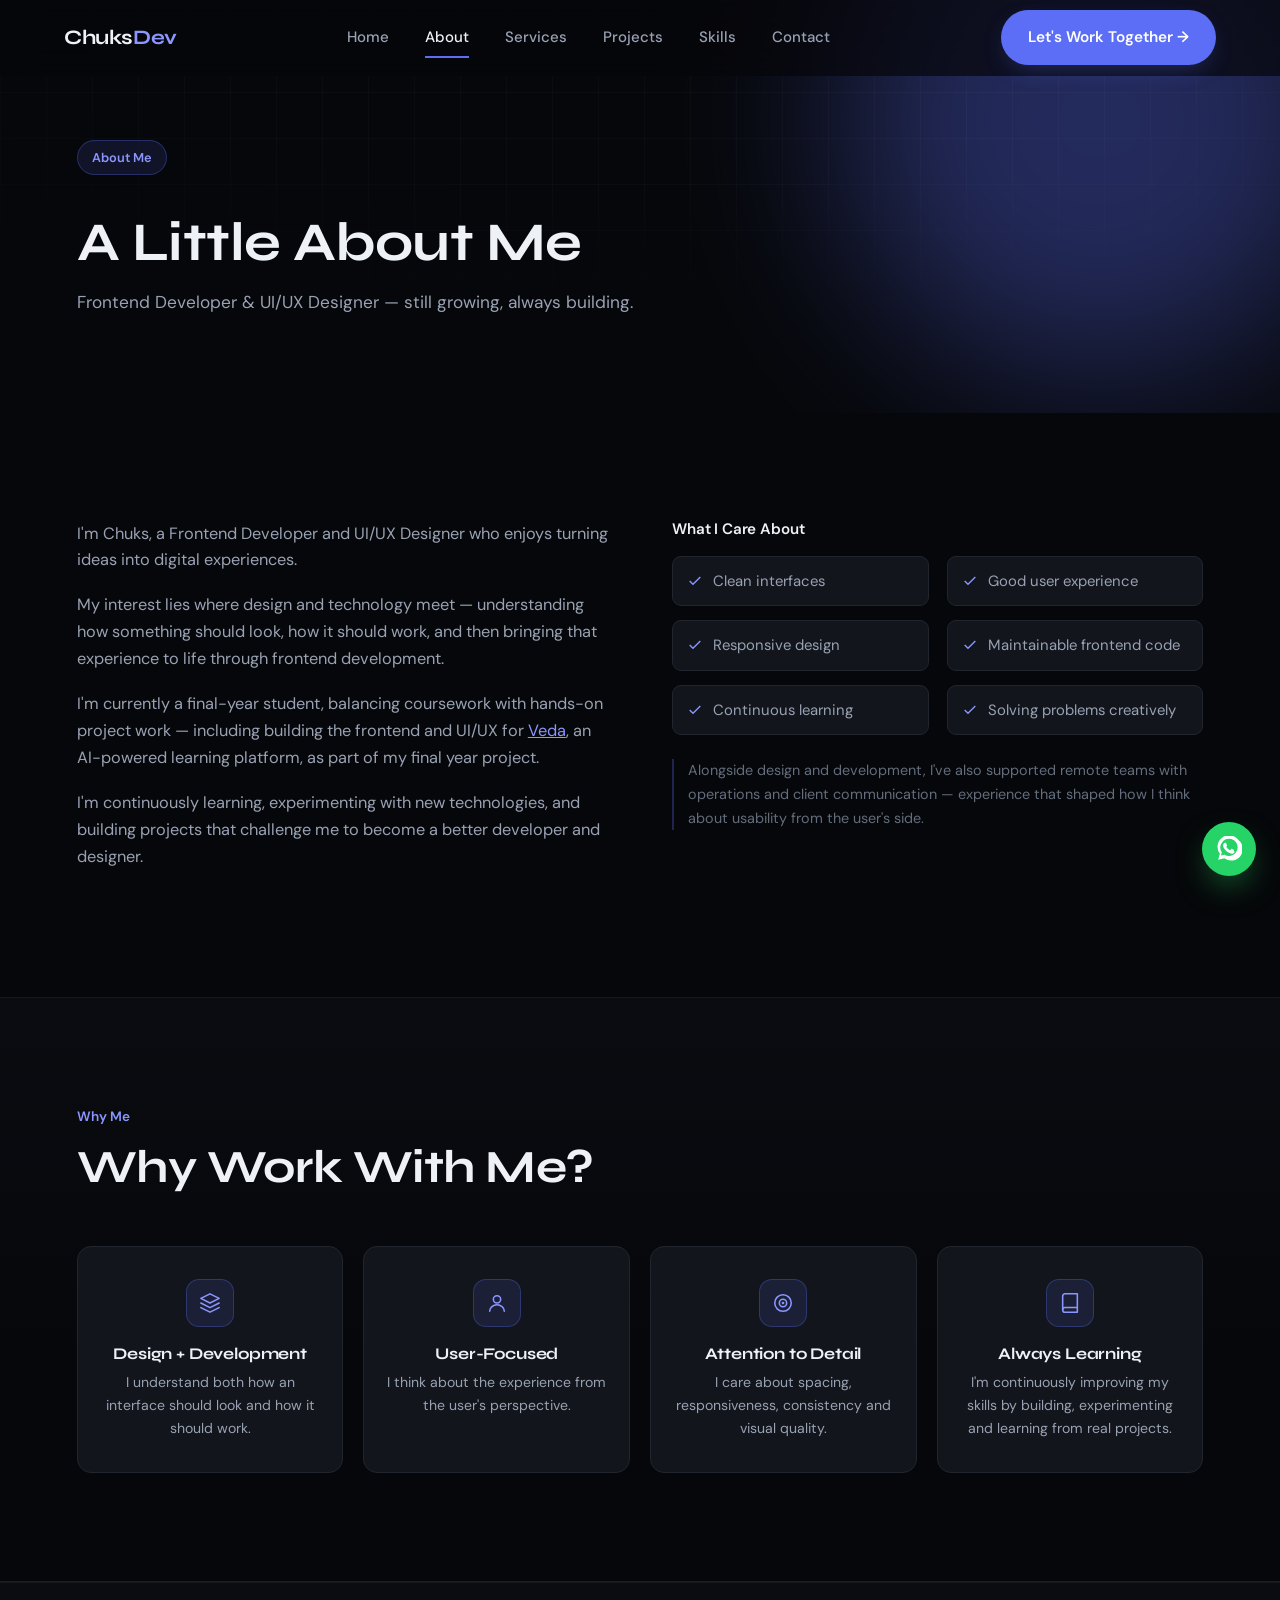
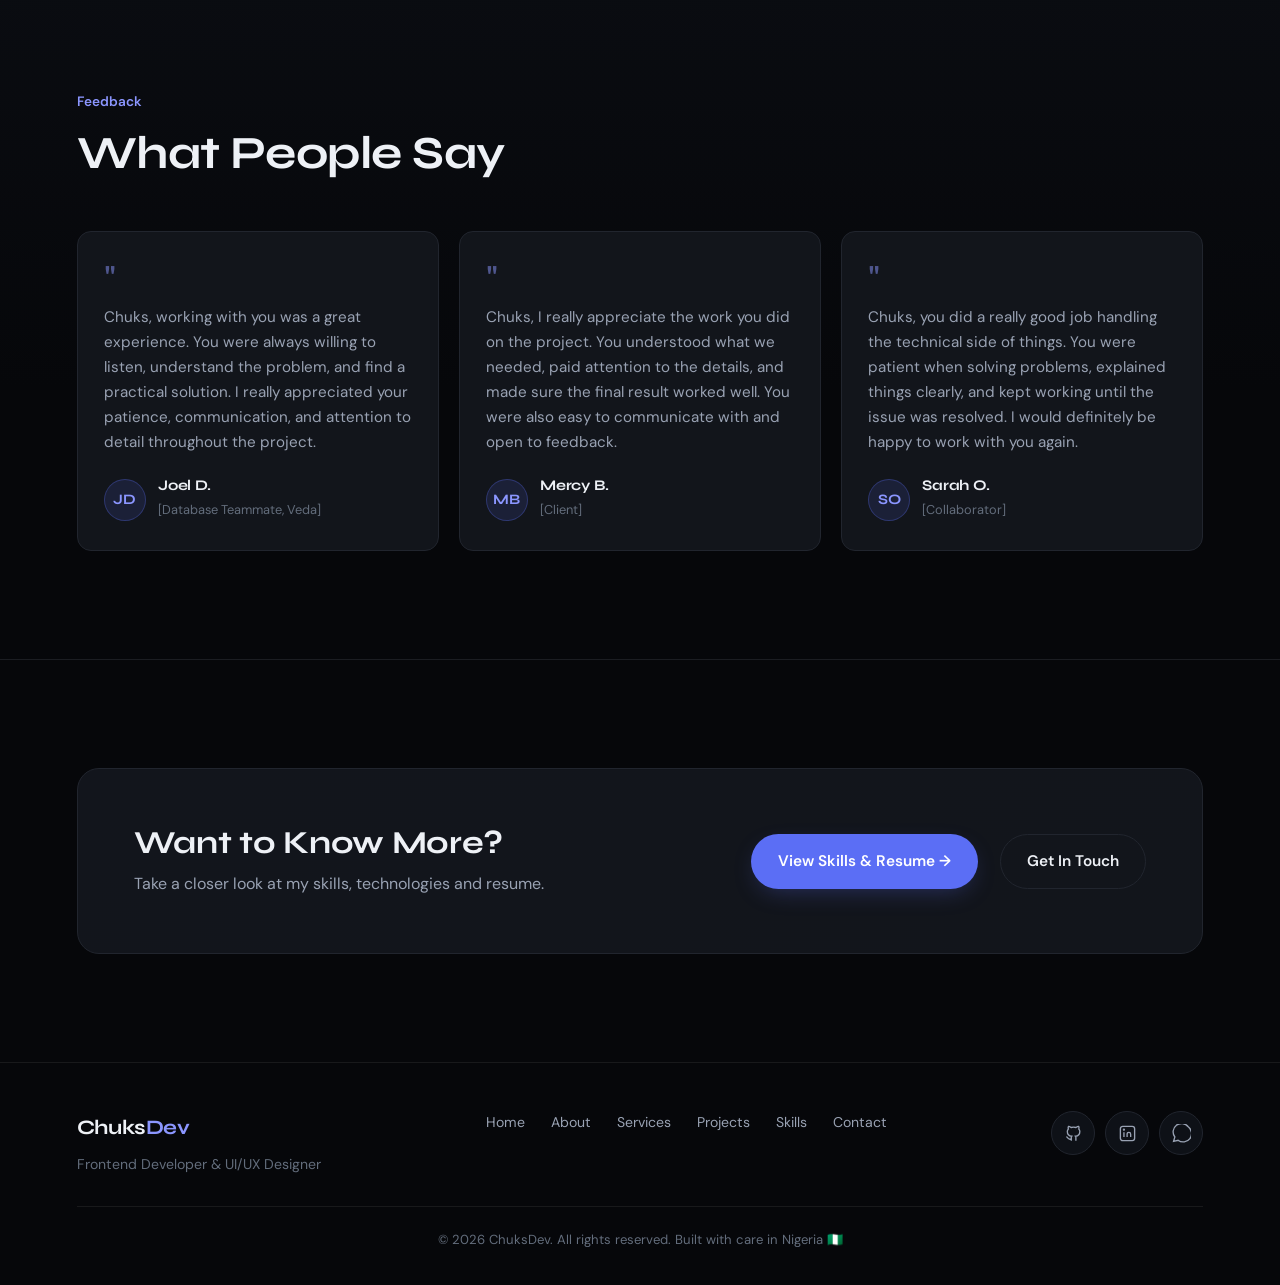
==== about.html @ 73aecc34 "Add files via upload" ====
<!DOCTYPE html>
<html lang="en">
<head>
<meta charset="UTF-8">
<meta name="viewport" content="width=device-width, initial-scale=1.0">
<title>About | Chuks — Frontend Developer &amp; UI/UX Designer</title>
<meta name="description" content="A little about Chuks — a Frontend Developer and UI/UX Designer who enjoys turning ideas into digital experiences, currently a final-year student.">
<link rel="canonical" href="https://chukzy-design.github.io/chukss-portfolio/about.html">
<link rel="preconnect" href="https://fonts.googleapis.com">
<link rel="preconnect" href="https://fonts.gstatic.com" crossorigin>
<link href="https://fonts.googleapis.com/css2?family=Syne:wght@400;600;700;800&family=DM+Sans:ital,wght@0,300;0,400;0,500;0,600;1,300&display=swap" rel="stylesheet">
<link rel="stylesheet" href="style.css">
</head>
<body>

<div class="progress-bar" id="progressBar"></div>

<header class="navbar" id="navbar">
  <a href="index.html" class="logo">Chuks<span>Dev</span></a>
  <nav class="nav-links" id="navLinks">
    <a href="index.html">Home</a>
    <a href="about.html">About</a>
    <a href="services.html">Services</a>
    <a href="projects.html">Projects</a>
    <a href="skills.html">Skills</a>
    <a href="contact.html">Contact</a>
  </nav>
  <a href="contact.html" class="btn-primary nav-cta">Let's Work Together →</a>
  <button id="menuBtn" class="menu-btn" aria-label="Toggle menu" aria-expanded="false">
    <span></span><span></span><span></span>
  </button>
</header>

<div class="mobile-overlay" id="mobileOverlay">
  <nav class="mobile-nav">
    <a href="index.html" class="mob-link">Home</a>
    <a href="about.html" class="mob-link">About</a>
    <a href="services.html" class="mob-link">Services</a>
    <a href="projects.html" class="mob-link">Projects</a>
    <a href="skills.html" class="mob-link">Skills</a>
    <a href="contact.html" class="mob-link">Contact</a>
    <a href="contact.html" class="btn-primary mob-cta">Let's Work Together →</a>
  </nav>
</div>

<!-- PAGE HERO -->
<section class="cs-hero">
  <div class="hero-bg"><div class="blob blob-1"></div><div class="grid-overlay"></div></div>
  <div class="cs-hero-inner">
    <div class="page-hero-tag">About Me</div>
    <h1 class="cs-title">A Little About Me</h1>
    <p class="cs-sub">Frontend Developer &amp; UI/UX Designer — still growing, always building.</p>
  </div>
</section>

<!-- ABOUT COPY -->
<section class="section">
  <div class="section-inner">
    <div class="about-grid">
      <div class="about-copy reveal">
        <p>I'm Chuks, a Frontend Developer and UI/UX Designer who enjoys turning ideas into digital experiences.</p>
        <p>My interest lies where design and technology meet — understanding how something should look, how it should work, and then bringing that experience to life through frontend development.</p>
        <p>I'm currently a final-year student, balancing coursework with hands-on project work — including building the frontend and UI/UX for <a href="veda.html" style="color:var(--accent-light); text-decoration: underline;">Veda</a>, an AI-powered learning platform, as part of my final year project.</p>
        <p>I'm continuously learning, experimenting with new technologies, and building projects that challenge me to become a better developer and designer.</p>
      </div>
      <div class="care-list reveal delay-1">
        <h4>What I Care About</h4>
        <ul class="care-items">
          <li><svg class="check" viewBox="0 0 24 24" fill="none" stroke="currentColor" stroke-width="2"><polyline points="20 6 9 17 4 12"/></svg>Clean interfaces</li>
          <li><svg class="check" viewBox="0 0 24 24" fill="none" stroke="currentColor" stroke-width="2"><polyline points="20 6 9 17 4 12"/></svg>Good user experience</li>
          <li><svg class="check" viewBox="0 0 24 24" fill="none" stroke="currentColor" stroke-width="2"><polyline points="20 6 9 17 4 12"/></svg>Responsive design</li>
          <li><svg class="check" viewBox="0 0 24 24" fill="none" stroke="currentColor" stroke-width="2"><polyline points="20 6 9 17 4 12"/></svg>Maintainable frontend code</li>
          <li><svg class="check" viewBox="0 0 24 24" fill="none" stroke="currentColor" stroke-width="2"><polyline points="20 6 9 17 4 12"/></svg>Continuous learning</li>
          <li><svg class="check" viewBox="0 0 24 24" fill="none" stroke="currentColor" stroke-width="2"><polyline points="20 6 9 17 4 12"/></svg>Solving problems creatively</li>
        </ul>
        <p class="about-note">Alongside design and development, I've also supported remote teams with operations and client communication — experience that shaped how I think about usability from the user's side.</p>
      </div>
    </div>
  </div>
</section>

<!-- WHY WORK WITH ME -->
<section class="section section-alt">
  <div class="section-inner">
    <div class="section-header reveal">
      <p class="section-tag">Why Me</p>
      <h2>Why Work With Me?</h2>
    </div>
    <div class="why-grid">
      <div class="why-card reveal delay-1">
        <div class="icon-wrap"><svg class="icon" viewBox="0 0 24 24"><path d="M12 2 2 7l10 5 10-5-10-5z"/><path d="M2 17l10 5 10-5M2 12l10 5 10-5"/></svg></div>
        <h3>Design + Development</h3>
        <p>I understand both how an interface should look and how it should work.</p>
      </div>
      <div class="why-card reveal delay-2">
        <div class="icon-wrap"><svg class="icon" viewBox="0 0 24 24"><circle cx="12" cy="8" r="4"/><path d="M4 21c0-4 4-7 8-7s8 3 8 7"/></svg></div>
        <h3>User-Focused</h3>
        <p>I think about the experience from the user's perspective.</p>
      </div>
      <div class="why-card reveal delay-3">
        <div class="icon-wrap"><svg class="icon" viewBox="0 0 24 24"><circle cx="12" cy="12" r="9"/><circle cx="12" cy="12" r="4"/><circle cx="12" cy="12" r="0.6" fill="currentColor"/></svg></div>
        <h3>Attention to Detail</h3>
        <p>I care about spacing, responsiveness, consistency and visual quality.</p>
      </div>
      <div class="why-card reveal delay-4">
        <div class="icon-wrap"><svg class="icon" viewBox="0 0 24 24"><path d="M4 19.5A2.5 2.5 0 0 1 6.5 17H20"/><path d="M6.5 2H20v20H6.5A2.5 2.5 0 0 1 4 19.5v-15A2.5 2.5 0 0 1 6.5 2z"/></svg></div>
        <h3>Always Learning</h3>
        <p>I'm continuously improving my skills by building, experimenting and learning from real projects.</p>
      </div>
    </div>
  </div>
</section>


<section class="section section-alt">
  <div class="section-inner">
    <div class="section-header reveal">
      <p class="section-tag">Feedback</p>
      <h2>What People Say</h2>
    </div>

    <div class="testimonial-grid">

      <!-- Testimonial 1 -->
      <div class="testimonial-card reveal delay-1">
        <div class="testimonial-quotemark">"</div>
        <p class="testimonial-text">
          Chuks, working with you was a great experience. You were always
          willing to listen, understand the problem, and find a practical
          solution. I really appreciated your patience, communication, and
          attention to detail throughout the project.
        </p>

        <div class="testimonial-person">
          <div class="testimonial-avatar">JD</div>
          <div>
            <h4>Joel D.</h4>
            <span>[Database Teammate, Veda]</span>
          </div>
        </div>
      </div>

      <!-- Testimonial 2 -->
      <div class="testimonial-card reveal delay-2">
        <div class="testimonial-quotemark">"</div>
        <p class="testimonial-text">
          Chuks, I really appreciate the work you did on the project.
          You understood what we needed, paid attention to the details,
          and made sure the final result worked well. You were also easy
          to communicate with and open to feedback.
        </p>

        <div class="testimonial-person">
          <div class="testimonial-avatar">MB</div>
          <div>
            <h4>Mercy B.</h4>
            <span>[Client]</span>
          </div>
        </div>
      </div>

      <!-- Testimonial 3 -->
      <div class="testimonial-card reveal delay-3">
        <div class="testimonial-quotemark">"</div>
        <p class="testimonial-text">
          Chuks, you did a really good job handling the technical side of
          things. You were patient when solving problems, explained things
          clearly, and kept working until the issue was resolved. I would
          definitely be happy to work with you again.
        </p>

        <div class="testimonial-person">
          <div class="testimonial-avatar">SO</div>
          <div>
            <h4>Sarah O.</h4>
            <span>[Collaborator]</span>
          </div>
        </div>
      </div>

    </div>
  </div>
</section>

<!-- CLOSING CTA -->
<section class="section">
  <div class="section-inner">
    <div class="resume-cta reveal">
      <div class="resume-copy">
        <h2>Want to Know More?</h2>
        <p>Take a closer look at my skills, technologies and resume.</p>
      </div>
      <div class="resume-actions">
        <a href="skills.html" class="btn-primary">View Skills &amp; Resume →</a>
        <a href="contact.html" class="btn-ghost">Get In Touch</a>
      </div>
    </div>
  </div>
</section>

<footer class="footer">
  <div class="footer-inner">
    <div class="footer-brand">
      <a href="index.html" class="logo">Chuks<span>Dev</span></a>
      <p>Frontend Developer &amp; UI/UX Designer</p>
    </div>
    <nav class="footer-links">
      <a href="index.html">Home</a>
      <a href="about.html">About</a>
      <a href="services.html">Services</a>
      <a href="projects.html">Projects</a>
      <a href="skills.html">Skills</a>
      <a href="contact.html">Contact</a>
    </nav>
    <div class="footer-socials">
      <a href="https://github.com/chukzy-design" target="_blank" rel="noopener" class="social-btn" aria-label="GitHub"><svg viewBox="0 0 24 24" fill="none" stroke-width="1.7"><path d="M9 19c-4.3 1.4-4.3-2.5-6-3m12 5v-3.5c0-1 .1-1.4-.5-2 2.8-.3 5.5-1.4 5.5-6a4.6 4.6 0 0 0-1.3-3.2 4.2 4.2 0 0 0-.1-3.2s-1.1-.3-3.5 1.3a12.3 12.3 0 0 0-6.2 0C6.7 2.8 5.6 3.1 5.6 3.1a4.2 4.2 0 0 0-.1 3.2A4.6 4.6 0 0 0 4.2 9.5c0 4.6 2.7 5.7 5.5 6-.6.6-.6 1.2-.5 2V21"/></svg></a>
      <a href="https://www.linkedin.com/in/chukwunenye-mcstevenson" target="_blank" rel="noopener" class="social-btn" aria-label="LinkedIn"><svg viewBox="0 0 24 24" fill="none" stroke-width="1.7"><rect x="3" y="3" width="18" height="18" rx="3"/><line x1="7.5" y1="10.5" x2="7.5" y2="16.5"/><circle cx="7.5" cy="7.2" r="0.6" fill="currentColor"/><path d="M11.5 16.5v-3.7c0-1.4 1-2.3 2.3-2.3 1.3 0 2.2.9 2.2 2.3v3.7"/></svg></a>
      <a href="https://wa.me/2349138266165" target="_blank" rel="noopener" class="social-btn" aria-label="WhatsApp"><svg viewBox="0 0 24 24" fill="none" stroke-width="1.7"><path d="M20.5 3.5A10 10 0 0 0 3.6 16.4L2 22l5.7-1.5A10 10 0 1 0 20.5 3.5z"/></svg></a>
    </div>
  </div>
  <div class="footer-bottom">© 2026 ChuksDev. All rights reserved. Built with care in Nigeria 🇳🇬</div>
</footer>

<a href="https://wa.me/2349138266165" target="_blank" class="whatsapp-float" aria-label="Chat on WhatsApp" rel="noopener">
  <svg viewBox="0 0 24 24"><path d="M20.5 3.5A10 10 0 0 0 3.6 16.4L2 22l5.7-1.5A10 10 0 1 0 20.5 3.5zm-8.5 15a8 8 0 0 1-4.1-1.1l-.3-.2-3 .8.8-2.9-.2-.3A8 8 0 1 1 12 18.5zm4.4-5.9c-.2-.1-1.4-.7-1.7-.8-.2-.1-.4-.1-.6.1s-.6.8-.8 1c-.1.1-.3.2-.5.1a6.6 6.6 0 0 1-1.9-1.2 7 7 0 0 1-1.3-1.6c-.1-.2 0-.4.1-.5s.3-.3.4-.5a.6.6 0 0 0 .1-.5c0-.2-.6-1.5-.9-2-.2-.5-.4-.4-.6-.4h-.5a1 1 0 0 0-.7.3 3 3 0 0 0-1 2.2c0 1.3 1 2.6 1.1 2.8.1.2 1.9 2.9 4.6 4 .6.3 1.1.4 1.5.6a3.6 3.6 0 0 0 1.6.1c.5-.1 1.4-.6 1.6-1.1s.2-1 .1-1.1-.2-.2-.4-.3z"/></svg>
</a>

<script src="script.js"></script>
</body>
</html>
---- style.css ----
/* =========================================================
   CHUKSDEV PORTFOLIO — DESIGN SYSTEM
   Frontend Developer & UI/UX Designer
   ========================================================= */

*, *::before, *::after {
  margin: 0;
  padding: 0;
  box-sizing: border-box;
}

:root {
  /* Color tokens */
  --bg: #06070a;
  --bg-alt: #0a0c11;
  --surface: #0e1117;
  --surface-2: #12151c;
  --card: #12151b;
  --card-hover: #161a22;
  --border: #21252e;
  --border-light: rgba(255, 255, 255, 0.07);
  --text: #eef1f6;
  --text-muted: #99a2b3;
  --text-faint: #636d7c;
  --accent: #5b6ef5;
  --accent-light: #8b96ff;
  --accent-dim: rgba(91, 110, 245, 0.13);
  --accent-border: rgba(91, 110, 245, 0.3);
  --accent-glow: rgba(91, 110, 245, 0.35);

  /* Type */
  --font-display: 'Syne', sans-serif;
  --font-body: 'DM Sans', sans-serif;

  /* Layout */
  --radius-lg: 22px;
  --radius-md: 14px;
  --radius-sm: 9px;
  --nav-h: 76px;
  --maxw: 1180px;
  --pad: 6%;
}

html {
  scroll-behavior: smooth;
  font-size: 16px;
}

@media (prefers-reduced-motion: reduce) {
  html { scroll-behavior: auto; }
  *, *::before, *::after {
    animation-duration: 0.001ms !important;
    animation-iteration-count: 1 !important;
    transition-duration: 0.001ms !important;
    scroll-behavior: auto !important;
  }
}

body {
  background: var(--bg);
  color: var(--text);
  font-family: var(--font-body);
  font-weight: 400;
  line-height: 1.65;
  overflow-x: hidden;
}

a { color: inherit; text-decoration: none; }
img { display: block; max-width: 100%; }
button { font-family: inherit; cursor: pointer; }
ul { list-style: none; }

section { scroll-margin-top: var(--nav-h); }

::selection { background: var(--accent); color: #fff; }

:focus-visible {
  outline: 2px solid var(--accent-light);
  outline-offset: 3px;
  border-radius: 4px;
}

/* Background grain / gradient wash used behind several sections */
.bg-glow {
  position: absolute;
  inset: 0;
  pointer-events: none;
  z-index: 0;
}

/* =========================================================
   TYPOGRAPHY
   ========================================================= */
h1, h2, h3, h4 {
  font-family: var(--font-display);
  font-weight: 700;
  letter-spacing: -0.01em;
  line-height: 1.12;
  color: var(--text);
}

.section-tag {
  font-family: var(--font-body);
  font-weight: 600;
  font-size: 0.85rem;
  color: var(--accent-light);
  margin-bottom: 14px;
}

.section-header h2 {
  font-size: clamp(1.9rem, 3.6vw, 2.9rem);
  max-width: 640px;
}

.section-header p.section-sub {
  margin-top: 16px;
  max-width: 520px;
  color: var(--text-muted);
  font-size: 1.02rem;
}

.section-header {
  margin-bottom: 52px;
}

.section-header.center {
  text-align: center;
  margin-left: auto;
  margin-right: auto;
}
.section-header.center h2,
.section-header.center p.section-sub {
  max-width: 620px;
  margin-left: auto;
  margin-right: auto;
}

/* =========================================================
   LAYOUT HELPERS
   ========================================================= */
.section {
  position: relative;
  padding: 108px var(--pad);
}

.section-inner {
  max-width: var(--maxw);
  margin: 0 auto;
}

.section-alt {
  background: linear-gradient(180deg, var(--bg-alt), var(--bg) 60%);
  border-top: 1px solid var(--border-light);
  border-bottom: 1px solid var(--border-light);
}

/* =========================================================
   BUTTONS
   ========================================================= */
.btn-primary, .btn-ghost, .btn-outline {
  display: inline-flex;
  align-items: center;
  gap: 8px;
  font-family: var(--font-body);
  font-weight: 600;
  font-size: 0.96rem;
  padding: 14px 26px;
  border-radius: 999px;
  border: 1px solid transparent;
  transition: transform 0.25s ease, box-shadow 0.25s ease, background 0.25s ease, border-color 0.25s ease;
  white-space: nowrap;
}

.btn-primary {
  background: var(--accent);
  color: #fff;
  box-shadow: 0 8px 24px -8px var(--accent-glow);
}
.btn-primary:hover { transform: translateY(-2px); box-shadow: 0 14px 30px -8px var(--accent-glow); }
.btn-primary:active { transform: translateY(0); }

.btn-ghost {
  background: transparent;
  color: var(--text);
  border-color: var(--border);
}
.btn-ghost:hover { border-color: var(--accent-border); background: var(--accent-dim); }

.btn-outline {
  background: var(--surface-2);
  color: var(--text);
  border-color: var(--border);
  font-size: 0.88rem;
  padding: 11px 20px;
}
.btn-outline:hover { border-color: var(--accent-border); }

/* =========================================================
   NAVBAR
   ========================================================= */
.navbar {
  position: fixed;
  top: 0; left: 0; right: 0;
  z-index: 900;
  height: var(--nav-h);
  display: flex;
  align-items: center;
  justify-content: space-between;
  padding: 0 5%;
  background: rgba(6, 7, 10, 0.7);
  backdrop-filter: blur(18px);
  -webkit-backdrop-filter: blur(18px);
  border-bottom: 1px solid transparent;
  transition: border-color 0.3s ease, background 0.3s ease;
}
.navbar.scrolled {
  background: rgba(6, 7, 10, 0.88);
  border-bottom-color: var(--border-light);
}

.logo {
  font-family: var(--font-display);
  font-weight: 700;
  font-size: 1.28rem;
  letter-spacing: -0.02em;
}
.logo span { color: var(--accent-light); }

.nav-links {
  display: flex;
  align-items: center;
  gap: 36px;
}
.nav-links a {
  font-size: 0.94rem;
  font-weight: 500;
  color: var(--text-muted);
  position: relative;
  padding: 6px 0;
  transition: color 0.2s ease;
}
.nav-links a::after {
  content: "";
  position: absolute;
  left: 0; bottom: -2px;
  width: 0;
  height: 2px;
  background: var(--accent);
  transition: width 0.25s ease;
}
.nav-links a:hover { color: var(--text); }
.nav-links a.active { color: var(--text); }
.nav-links a.active::after { width: 100%; }

.nav-cta { display: block; }

.menu-btn {
  display: none;
  flex-direction: column;
  justify-content: center;
  gap: 5px;
  width: 40px;
  height: 40px;
  background: transparent;
  border: none;
  z-index: 950;
}
.menu-btn span {
  display: block;
  width: 24px;
  height: 2px;
  background: var(--text);
  transition: transform 0.3s ease, opacity 0.3s ease;
}
.menu-btn.open span:nth-child(1) { transform: translateY(7px) rotate(45deg); }
.menu-btn.open span:nth-child(2) { opacity: 0; }
.menu-btn.open span:nth-child(3) { transform: translateY(-7px) rotate(-45deg); }

.mobile-overlay {
  position: fixed;
  inset: 0;
  background: rgba(6, 7, 10, 0.98);
  z-index: 890;
  display: flex;
  align-items: center;
  justify-content: center;
  opacity: 0;
  visibility: hidden;
  transition: opacity 0.3s ease, visibility 0.3s ease;
}
.mobile-overlay.open { opacity: 1; visibility: visible; }
.mobile-nav {
  display: flex;
  flex-direction: column;
  align-items: center;
  gap: 26px;
}
.mob-link {
  font-family: var(--font-display);
  font-size: 1.7rem;
  font-weight: 700;
  color: var(--text);
}
.mob-link.active { color: var(--accent-light); }

/* Generic sub-page header (About / Services / Projects / Skills / Contact) */
.page-hero-tag {
  display: inline-flex;
  align-items: center;
  gap: 8px;
  font-size: 0.8rem;
  font-weight: 600;
  color: var(--accent-light);
  background: var(--accent-dim);
  border: 1px solid var(--accent-border);
  padding: 6px 14px;
  border-radius: 999px;
  margin-bottom: 20px;
}
.mob-cta { margin-top: 12px; }

/* =========================================================
   HERO
   ========================================================= */
.hero {
  position: relative;
  min-height: 100svh;
  display: flex;
  align-items: center;
  padding: calc(var(--nav-h) + 40px) var(--pad) 60px;
  overflow: hidden;
}

.hero-bg { position: absolute; inset: 0; z-index: 0; }
.blob {
  position: absolute;
  border-radius: 50%;
  filter: blur(90px);
  opacity: 0.35;
}
.blob-1 {
  width: 520px; height: 520px;
  background: var(--accent);
  top: -140px; right: -80px;
}
.blob-2 {
  width: 380px; height: 380px;
  background: #2f3a8f;
  bottom: -120px; left: -100px;
  opacity: 0.3;
}
.grid-overlay {
  position: absolute;
  inset: 0;
  background-image:
    linear-gradient(rgba(255,255,255,0.025) 1px, transparent 1px),
    linear-gradient(90deg, rgba(255,255,255,0.025) 1px, transparent 1px);
  background-size: 46px 46px;
  mask-image: radial-gradient(ellipse 80% 60% at 50% 20%, #000 40%, transparent 100%);
}

.hero-inner {
  position: relative;
  z-index: 1;
  max-width: var(--maxw);
  margin: 0 auto;
  display: grid;
  grid-template-columns: 1.15fr 0.85fr;
  gap: 40px;
  align-items: center;
  width: 100%;
}

.badge {
  display: inline-flex;
  align-items: center;
  gap: 8px;
  font-size: 0.83rem;
  font-weight: 600;
  color: var(--accent-light);
  background: var(--accent-dim);
  border: 1px solid var(--accent-border);
  padding: 7px 16px;
  border-radius: 999px;
  margin-bottom: 26px;
}
.badge .dot {
  width: 6px; height: 6px;
  border-radius: 50%;
  background: #4ade80;
  box-shadow: 0 0 0 3px rgba(74, 222, 128, 0.2);
}

.hero-text h1 {
  font-size: clamp(2.4rem, 5vw, 3.7rem);
  margin-bottom: 20px;
}
.name-highlight { color: var(--accent-light); }

.typing-line {
  font-family: var(--font-display);
  font-size: clamp(1.2rem, 2.2vw, 1.6rem);
  font-weight: 700;
  margin-bottom: 20px;
  min-height: 1.4em;
}
.typing-label { color: var(--text-muted); font-weight: 500; }
#typing { color: var(--accent-light); }
#typing::after {
  content: "|";
  animation: blink 1s step-end infinite;
  margin-left: 2px;
  color: var(--accent-light);
}
@keyframes blink { 50% { opacity: 0; } }

.hero-sub {
  color: var(--text-muted);
  font-size: 1.06rem;
  max-width: 500px;
  margin-bottom: 12px;
}
.hero-sub-2 {
  color: var(--text-faint);
  font-size: 0.97rem;
  max-width: 500px;
  margin-bottom: 30px;
}

.hero-ctas {
  display: flex;
  flex-wrap: wrap;
  gap: 14px;
  margin-bottom: 34px;
}

.skill-labels {
  display: flex;
  flex-wrap: wrap;
  gap: 10px 22px;
  font-size: 0.88rem;
  color: var(--text-faint);
  font-weight: 500;
}
.skill-labels span.sep { color: var(--border); }

/* Hero visual */
.hero-visual { display: flex; justify-content: center; position: relative; }
.profile-card { position: relative; width: min(340px, 80vw); }
.profile-ring {
  border-radius: 28px;
  padding: 6px;
  background: linear-gradient(160deg, var(--accent), transparent 60%);
  box-shadow: 0 30px 70px -20px rgba(0,0,0,0.6);
}
.profile-img {
  border-radius: 24px;
  width: 100%;
  aspect-ratio: 4/5;
  object-fit: cover;
  filter: saturate(0.96) contrast(1.03);
}
.floating-tag {
  position: absolute;
  background: var(--surface-2);
  border: 1px solid var(--border);
  padding: 9px 14px;
  border-radius: 999px;
  font-size: 0.82rem;
  font-weight: 600;
  box-shadow: 0 12px 30px -10px rgba(0,0,0,0.5);
  animation: float 5s ease-in-out infinite;
}
.tag-1 { top: 6%; left: -14%; animation-delay: 0s; }
.tag-2 { bottom: 20%; right: -12%; animation-delay: 1.2s; }
.tag-3 { bottom: -4%; left: 6%; animation-delay: 2.4s; }
@keyframes float {
  0%, 100% { transform: translateY(0); }
  50% { transform: translateY(-9px); }
}
@media (prefers-reduced-motion: reduce) {
  .floating-tag { animation: none; }
}

.scroll-hint {
  position: absolute;
  bottom: 28px;
  left: 50%;
  transform: translateX(-50%);
  display: flex;
  flex-direction: column;
  align-items: center;
  gap: 8px;
  font-size: 0.75rem;
  color: var(--text-faint);
  letter-spacing: 0.04em;
  z-index: 1;
}
.scroll-line {
  width: 1px;
  height: 34px;
  background: linear-gradient(var(--text-faint), transparent);
}

/* =========================================================
   REVEAL ANIMATION
   ========================================================= */
.reveal {
  opacity: 0;
  transform: translateY(22px);
  transition: opacity 0.7s ease, transform 0.7s ease;
}
.reveal.visible { opacity: 1; transform: translateY(0); }
.delay-1.visible { transition-delay: 0.08s; }
.delay-2.visible { transition-delay: 0.16s; }
.delay-3.visible { transition-delay: 0.24s; }
.delay-4.visible { transition-delay: 0.32s; }

/* =========================================================
   ICONS (inline SVG helper sizing)
   ========================================================= */
.icon {
  width: 22px;
  height: 22px;
  stroke: var(--accent-light);
  fill: none;
  stroke-width: 1.7;
  stroke-linecap: round;
  stroke-linejoin: round;
}
.icon-wrap {
  width: 48px;
  height: 48px;
  border-radius: 13px;
  background: var(--accent-dim);
  border: 1px solid var(--accent-border);
  display: flex;
  align-items: center;
  justify-content: center;
  margin-bottom: 18px;
}

/* =========================================================
   VALUE / INTRO CARDS
   ========================================================= */
.value-intro { text-align: center; }
.value-intro .section-header { margin-bottom: 56px; }

.value-grid {
  display: grid;
  grid-template-columns: repeat(4, 1fr);
  gap: 20px;
}
.value-card {
  background: var(--card);
  border: 1px solid var(--border);
  border-radius: var(--radius-md);
  padding: 30px 24px;
  text-align: left;
  transition: transform 0.3s ease, border-color 0.3s ease, background 0.3s ease;
}
.value-card:hover {
  transform: translateY(-5px);
  border-color: var(--accent-border);
  background: var(--card-hover);
}
.value-card h3 {
  font-size: 1.08rem;
  margin-bottom: 10px;
}
.value-card p {
  color: var(--text-muted);
  font-size: 0.93rem;
}

/* =========================================================
   ABOUT
   ========================================================= */
.about-grid {
  display: grid;
  grid-template-columns: 1fr 1fr;
  gap: 64px;
  align-items: start;
}
.about-copy p {
  color: var(--text-muted);
  margin-bottom: 18px;
  font-size: 1.02rem;
  max-width: 540px;
}
.about-copy strong { color: var(--text); font-weight: 600; }

.care-list h4 {
  font-family: var(--font-body);
  font-weight: 600;
  font-size: 0.95rem;
  color: var(--text);
  margin-bottom: 18px;
}
.care-items {
  display: grid;
  grid-template-columns: 1fr 1fr;
  gap: 14px 18px;
}
.care-items li {
  display: flex;
  align-items: center;
  gap: 10px;
  font-size: 0.93rem;
  color: var(--text-muted);
  padding: 12px 14px;
  background: var(--surface-2);
  border: 1px solid var(--border);
  border-radius: var(--radius-sm);
}
.care-items li .check {
  width: 16px; height: 16px;
  flex-shrink: 0;
  color: var(--accent-light);
}

.about-note {
  margin-top: 24px;
  font-size: 0.9rem;
  color: var(--text-faint);
  border-left: 2px solid var(--accent-border);
  padding-left: 14px;
}

/* =========================================================
   FEATURED PROJECTS
   ========================================================= */
.project-featured {
  background: linear-gradient(155deg, var(--surface-2), var(--card) 60%);
  border: 1px solid var(--border);
  border-radius: var(--radius-lg);
  padding: 48px;
  display: grid;
  grid-template-columns: 1fr 1fr;
  gap: 48px;
  align-items: center;
  margin-bottom: 28px;
  position: relative;
  overflow: hidden;
}
.project-featured::before {
  content: "";
  position: absolute;
  width: 420px; height: 420px;
  background: var(--accent);
  opacity: 0.1;
  filter: blur(110px);
  top: -140px; right: -100px;
  pointer-events: none;
}

.pf-tag {
  display: inline-flex;
  align-items: center;
  gap: 8px;
  font-size: 0.8rem;
  font-weight: 600;
  color: var(--accent-light);
  background: var(--accent-dim);
  border: 1px solid var(--accent-border);
  padding: 6px 14px;
  border-radius: 999px;
  margin-bottom: 20px;
}

.project-featured h3 {
  font-size: clamp(1.5rem, 2.6vw, 2.1rem);
  margin-bottom: 8px;
}
.pf-kicker {
  color: var(--accent-light);
  font-weight: 600;
  font-size: 0.98rem;
  margin-bottom: 16px;
}
.project-featured p.pf-desc {
  color: var(--text-muted);
  margin-bottom: 22px;
  max-width: 480px;
}

.pf-chips {
  display: flex;
  flex-wrap: wrap;
  gap: 10px;
  margin-bottom: 22px;
}
.pf-chip {
  font-size: 0.82rem;
  font-weight: 500;
  color: var(--text);
  background: var(--surface);
  border: 1px solid var(--border);
  padding: 8px 14px;
  border-radius: 999px;
}

.pf-role {
  font-size: 0.86rem;
  color: var(--text-faint);
  margin-bottom: 26px;
}
.pf-role strong { color: var(--text-muted); font-weight: 600; }

/* Veda mockup visual */
.veda-visual {
  position: relative;
  display: flex;
  justify-content: center;
  align-items: center;
  min-height: 380px;
}
.device-phone {
  width: 200px;
  background: #0a0c12;
  border: 1px solid var(--border);
  border-radius: 30px;
  padding: 14px 12px;
  box-shadow: 0 40px 80px -30px rgba(0,0,0,0.7);
  position: relative;
  z-index: 2;
}
.device-phone .dscreen {
  background: var(--surface);
  border-radius: 18px;
  padding: 14px 12px;
  height: 340px;
  display: flex;
  flex-direction: column;
  gap: 10px;
}
.dscreen .d-top {
  display: flex;
  justify-content: space-between;
  align-items: center;
  font-size: 0.62rem;
  color: var(--text-faint);
  margin-bottom: 2px;
}
.dscreen .d-title {
  font-family: var(--font-display);
  font-size: 0.86rem;
  font-weight: 700;
  color: var(--text);
  margin-bottom: 4px;
}
.d-quiz-card {
  background: var(--card);
  border: 1px solid var(--border);
  border-radius: 10px;
  padding: 10px;
}
.d-quiz-card .d-q {
  font-size: 0.68rem;
  color: var(--text-muted);
  margin-bottom: 8px;
}
.d-opt {
  font-size: 0.62rem;
  color: var(--text-faint);
  background: var(--surface-2);
  border: 1px solid var(--border);
  border-radius: 7px;
  padding: 6px 8px;
  margin-bottom: 5px;
}
.d-opt.correct { border-color: var(--accent-border); color: var(--accent-light); background: var(--accent-dim); }
.d-flash {
  margin-top: auto;
  display: flex;
  gap: 6px;
}
.d-flash .d-pill {
  flex: 1;
  text-align: center;
  font-size: 0.58rem;
  padding: 7px 4px;
  border-radius: 7px;
  background: var(--surface-2);
  border: 1px solid var(--border);
  color: var(--text-faint);
}
.d-timer {
  margin-top: 6px;
  display: flex;
  align-items: center;
  gap: 8px;
  font-size: 0.6rem;
  color: var(--text-faint);
}
.d-ring {
  width: 22px; height: 22px;
  border-radius: 50%;
  border: 3px solid var(--border);
  border-top-color: var(--accent);
}

.device-browser {
  position: absolute;
  width: 260px;
  right: -6%;
  bottom: 2%;
  background: #0a0c12;
  border: 1px solid var(--border);
  border-radius: 14px;
  box-shadow: 0 30px 70px -25px rgba(0,0,0,0.7);
  z-index: 1;
  overflow: hidden;
}
.device-browser .b-top {
  display: flex;
  gap: 5px;
  padding: 9px 10px;
  background: var(--surface-2);
  border-bottom: 1px solid var(--border);
}
.b-top span { width: 7px; height: 7px; border-radius: 50%; background: var(--border); }
.device-browser .b-body {
  display: flex;
  gap: 8px;
  padding: 10px;
  background: var(--surface);
}
.b-nav {
  width: 30%;
  display: flex;
  flex-direction: column;
  gap: 5px;
}
.b-nav .b-item {
  height: 8px;
  border-radius: 4px;
  background: var(--border);
}
.b-nav .b-item.active { background: var(--accent); opacity: 0.7; }
.b-main { flex: 1; display: flex; flex-direction: column; gap: 6px; }
.b-stat-row { display: flex; gap: 6px; }
.b-stat {
  flex: 1;
  height: 26px;
  background: var(--card);
  border: 1px solid var(--border);
  border-radius: 6px;
}
.b-chart {
  height: 48px;
  background: var(--card);
  border: 1px solid var(--border);
  border-radius: 6px;
  display: flex;
  align-items: flex-end;
  gap: 3px;
  padding: 6px;
}
.b-chart span { flex: 1; background: var(--accent); opacity: 0.55; border-radius: 2px 2px 0 0; }

@media (prefers-reduced-motion: no-preference) {
  .device-phone { animation: drift 7s ease-in-out infinite; }
}
@keyframes drift {
  0%, 100% { transform: translateY(0); }
  50% { transform: translateY(-10px); }
}

/* Real-screenshot fill variants for the phone/browser frames above */
.device-phone .real-shot {
  width: 100%;
  height: 340px;
  border-radius: 18px;
  overflow: hidden;
  cursor: zoom-in;
}
.device-phone .real-shot img {
  width: 100%;
  height: 100%;
  object-fit: cover;
  object-position: top;
  display: block;
}
.device-browser .real-shot-wide {
  width: 100%;
  cursor: zoom-in;
  line-height: 0;
}
.device-browser .real-shot-wide img {
  width: 100%;
  display: block;
}

/* Secondary project card (Alurra) */
.project-secondary {
  background: var(--card);
  border: 1px solid var(--border);
  border-radius: var(--radius-lg);
  padding: 40px;
  display: grid;
  grid-template-columns: 1fr 1fr;
  gap: 40px;
  align-items: center;
}
.alurra-visual {
  position: relative;
  border-radius: var(--radius-md);
}
.alurra-visual svg { width: 100%; height: 100%; }
.alurra-visual .support-shot { aspect-ratio: 16/11; }

.ps-status {
  display: inline-flex;
  align-items: center;
  gap: 7px;
  font-size: 0.78rem;
  color: #f2c14e;
  background: rgba(242, 193, 78, 0.1);
  border: 1px solid rgba(242, 193, 78, 0.25);
  padding: 5px 12px;
  border-radius: 999px;
  margin-top: 4px;
}
.ps-status .dot { width: 6px; height: 6px; border-radius: 50%; background: #f2c14e; }

/* Support/remote-work project — reversed layout + real screenshot gallery */
.project-secondary.reverse .ps-visual-col { order: 2; }
.project-secondary.reverse .ps-text-col { order: 1; }

.support-gallery {
  display: grid;
  grid-template-columns: repeat(3, 1fr);
  gap: 8px;
}
.support-shot {
  position: relative;
  border-radius: 10px;
  overflow: hidden;
  border: 1px solid var(--border);
  aspect-ratio: 4/3;
  cursor: zoom-in;
  background: var(--surface);
}
.support-shot img {
  width: 100%;
  height: 100%;
  object-fit: cover;
  object-position: top;
  transition: transform 0.35s ease, filter 0.35s ease;
  filter: saturate(0.92);
}
.support-shot:hover img { transform: scale(1.06); filter: saturate(1.05); }
.support-shot .shot-label {
  position: absolute;
  left: 0; right: 0; bottom: 0;
  padding: 6px 8px;
  font-size: 0.66rem;
  font-weight: 600;
  color: #fff;
  background: linear-gradient(0deg, rgba(0,0,0,0.75), transparent);
}

/* Veda case-study galleries */
.gallery-mobile-shots { grid-template-columns: repeat(6, 1fr); }
.gallery-admin-shots { grid-template-columns: repeat(4, 1fr); }
.mob-shot { aspect-ratio: 9/19; }
.wide-shot { aspect-ratio: 16/11; }
@media (max-width: 900px) {
  .gallery-mobile-shots { grid-template-columns: repeat(3, 1fr); }
  .gallery-admin-shots { grid-template-columns: repeat(2, 1fr); }
}
@media (max-width: 480px) {
  .gallery-mobile-shots { grid-template-columns: repeat(2, 1fr); }
}

.lightbox {
  position: fixed;
  inset: 0;
  z-index: 1000;
  background: rgba(4, 5, 8, 0.92);
  backdrop-filter: blur(6px);
  display: flex;
  align-items: center;
  justify-content: center;
  padding: 6%;
  opacity: 0;
  visibility: hidden;
  transition: opacity 0.25s ease, visibility 0.25s ease;
}
.lightbox.open { opacity: 1; visibility: visible; }
.lightbox img {
  max-width: 100%;
  max-height: 82vh;
  border-radius: 12px;
  border: 1px solid var(--border);
  box-shadow: 0 30px 80px -20px rgba(0,0,0,0.7);
}
.lightbox-caption {
  text-align: center;
  color: var(--text-muted);
  font-size: 0.9rem;
  margin-top: 16px;
}
.lightbox-close {
  position: absolute;
  top: 24px; right: 28px;
  width: 42px; height: 42px;
  border-radius: 50%;
  background: var(--surface-2);
  border: 1px solid var(--border);
  color: var(--text);
  font-size: 1.3rem;
  display: flex;
  align-items: center;
  justify-content: center;
}

/* =========================================================
   SERVICES
   ========================================================= */
.services-grid {
  display: grid;
  grid-template-columns: repeat(4, 1fr);
  gap: 20px;
}
.service-card {
  background: var(--card);
  border: 1px solid var(--border);
  border-radius: var(--radius-md);
  padding: 30px 26px;
  transition: transform 0.3s ease, border-color 0.3s ease;
}
.service-card:hover { transform: translateY(-5px); border-color: var(--accent-border); }
.service-card h3 { font-size: 1.1rem; margin-bottom: 10px; }
.service-card > p { color: var(--text-muted); font-size: 0.92rem; margin-bottom: 16px; }
.service-list {
  display: flex;
  flex-direction: column;
  gap: 7px;
}
.service-list li {
  font-size: 0.82rem;
  color: var(--text-faint);
  padding-left: 14px;
  position: relative;
}
.service-list li::before {
  content: "";
  position: absolute;
  left: 0; top: 8px;
  width: 5px; height: 5px;
  border-radius: 50%;
  background: var(--accent);
}

/* Additional service — wide banner card (e.g. IT & Remote Support) */
.service-card-wide {
  margin-top: 20px;
  background: var(--card);
  border: 1px solid var(--border);
  border-radius: var(--radius-md);
  padding: 30px 32px;
  display: flex;
  align-items: flex-start;
  gap: 24px;
  transition: border-color 0.3s ease;
}
.service-card-wide:hover { border-color: var(--accent-border); }
.service-card-wide .icon-wrap { flex-shrink: 0; margin-bottom: 0; }
.service-card-wide h3 { font-size: 1.06rem; margin-bottom: 8px; }
.service-card-wide p { color: var(--text-muted); font-size: 0.92rem; margin-bottom: 16px; max-width: 640px; }
.service-card-wide .pf-chips { margin-bottom: 0; }

/* =========================================================
   PROCESS
   ========================================================= */
.process-grid {
  display: grid;
  grid-template-columns: repeat(5, 1fr);
  gap: 4px;
  position: relative;
}
.process-step {
  padding: 26px 20px 26px 0;
  position: relative;
}
.process-step:not(:last-child)::after {
  content: "";
  position: absolute;
  top: 26px;
  right: 0;
  width: 1px;
  height: 40px;
  background: var(--border);
}
.process-num {
  font-family: var(--font-display);
  font-size: 0.85rem;
  font-weight: 700;
  color: var(--accent-light);
  margin-bottom: 14px;
}
.process-step h3 { font-size: 1rem; margin-bottom: 8px; }
.process-step p { font-size: 0.86rem; color: var(--text-muted); }

/* =========================================================
   WHY CARDS
   ========================================================= */
.why-grid {
  display: grid;
  grid-template-columns: repeat(4, 1fr);
  gap: 20px;
}
.why-card {
  text-align: center;
  padding: 32px 20px;
  border-radius: var(--radius-md);
  border: 1px solid var(--border);
  background: var(--card);
}
.why-card .icon-wrap { margin-left: auto; margin-right: auto; }
.why-card h3 { font-size: 1.02rem; margin-bottom: 8px; }
.why-card p { font-size: 0.88rem; color: var(--text-muted); }

/* =========================================================
   TESTIMONIALS
   ========================================================= */
.testimonial-grid {
  display: grid;
  grid-template-columns: repeat(3, 1fr);
  gap: 20px;
}
.testimonial-card {
  background: var(--card);
  border: 1px solid var(--border);
  border-radius: var(--radius-md);
  padding: 28px 26px;
  display: flex;
  flex-direction: column;
  transition: transform 0.3s ease, border-color 0.3s ease;
}
.testimonial-card:hover { transform: translateY(-5px); border-color: var(--accent-border); }
.testimonial-quotemark {
  font-family: var(--font-display);
  font-size: 2.4rem;
  line-height: 1;
  color: var(--accent-light);
  opacity: 0.5;
  margin-bottom: 6px;
}
.testimonial-text {
  color: var(--text-muted);
  font-size: 0.95rem;
  flex-grow: 1;
  margin-bottom: 22px;
}
.testimonial-person {
  display: flex;
  align-items: center;
  gap: 12px;
}
.testimonial-avatar {
  width: 42px;
  height: 42px;
  border-radius: 50%;
  background: var(--accent-dim);
  border: 1px solid var(--accent-border);
  color: var(--accent-light);
  font-family: var(--font-display);
  font-weight: 700;
  font-size: 0.9rem;
  display: flex;
  align-items: center;
  justify-content: center;
  flex-shrink: 0;
}
.testimonial-person h4 { font-size: 0.92rem; margin-bottom: 2px; }
.testimonial-person span { font-size: 0.8rem; color: var(--text-faint); }

/* =========================================================
   SKILLS
   ========================================================= */
.skills-grid {
  display: grid;
  grid-template-columns: repeat(3, 1fr);
  gap: 20px;
}
.skill-card {
  background: var(--card);
  border: 1px solid var(--border);
  border-radius: var(--radius-md);
  padding: 26px;
}
.skill-card h3 {
  font-size: 0.98rem;
  margin-bottom: 16px;
  display: flex;
  align-items: center;
  gap: 9px;
}
.skill-card h3 .dotbadge {
  width: 8px; height: 8px;
  border-radius: 2px;
  background: var(--accent);
}
.pill-group { display: flex; flex-wrap: wrap; gap: 8px; }
.pill {
  font-size: 0.8rem;
  color: var(--text-muted);
  background: var(--surface-2);
  border: 1px solid var(--border);
  padding: 7px 12px;
  border-radius: 999px;
}

/* =========================================================
   RESUME CTA
   ========================================================= */
.resume-cta {
  background: linear-gradient(150deg, var(--surface-2), var(--card));
  border: 1px solid var(--border);
  border-radius: var(--radius-lg);
  padding: 56px;
  display: flex;
  justify-content: space-between;
  align-items: center;
  gap: 40px;
  flex-wrap: wrap;
}
.resume-copy h2 { font-size: clamp(1.5rem, 2.6vw, 2rem); margin-bottom: 10px; }
.resume-copy p { color: var(--text-muted); max-width: 420px; }
.resume-actions { display: flex; align-items: center; gap: 22px; flex-wrap: wrap; }
.resume-socials { display: flex; gap: 12px; }
.social-btn {
  width: 44px; height: 44px;
  display: flex; align-items: center; justify-content: center;
  border-radius: 50%;
  background: var(--surface);
  border: 1px solid var(--border);
  transition: border-color 0.25s ease, transform 0.25s ease;
}
.social-btn:hover { border-color: var(--accent-border); transform: translateY(-3px); }
.social-btn svg { width: 19px; height: 19px; stroke: var(--text-muted); }

/* =========================================================
   CONTACT
   ========================================================= */
.contact-wrap {
  display: grid;
  grid-template-columns: 1.1fr 0.9fr;
  gap: 48px;
}

.contact-form {
  background: var(--card);
  border: 1px solid var(--border);
  border-radius: var(--radius-lg);
  padding: 36px;
  display: flex;
  flex-direction: column;
  gap: 18px;
}
.form-row { display: grid; grid-template-columns: 1fr 1fr; gap: 18px; }
.field { display: flex; flex-direction: column; gap: 8px; }
.field label { font-size: 0.85rem; color: var(--text-muted); font-weight: 500; }
.field input, .field select, .field textarea {
  background: var(--surface-2);
  border: 1px solid var(--border);
  border-radius: var(--radius-sm);
  padding: 13px 15px;
  color: var(--text);
  font-family: var(--font-body);
  font-size: 0.95rem;
  transition: border-color 0.2s ease;
}
.field input:focus, .field select:focus, .field textarea:focus {
  outline: none;
  border-color: var(--accent-border);
}
.field textarea { resize: vertical; min-height: 110px; }
.field .error-msg {
  font-size: 0.78rem;
  color: #f27474;
  min-height: 1em;
}
.field.invalid input, .field.invalid select, .field.invalid textarea {
  border-color: #f27474;
}

.form-submit {
  display: flex;
  align-items: center;
  gap: 16px;
  margin-top: 4px;
}
.form-status {
  font-size: 0.86rem;
  color: var(--text-muted);
}
.form-status.success { color: #6ee7b7; }
.form-status.error { color: #f27474; }

.spinner {
  width: 16px; height: 16px;
  border-radius: 50%;
  border: 2px solid rgba(255,255,255,0.3);
  border-top-color: #fff;
  animation: spin 0.7s linear infinite;
  display: none;
}
.spinner.show { display: inline-block; }
@keyframes spin { to { transform: rotate(360deg); } }

.contact-methods {
  display: flex;
  flex-direction: column;
  gap: 16px;
}
.contact-card {
  display: flex;
  align-items: center;
  gap: 16px;
  background: var(--card);
  border: 1px solid var(--border);
  border-radius: var(--radius-md);
  padding: 20px 22px;
  transition: border-color 0.25s ease, transform 0.25s ease;
}
.contact-card:hover { border-color: var(--accent-border); transform: translateY(-3px); }
.contact-card .icon-wrap { margin-bottom: 0; flex-shrink: 0; }
.contact-card h3 { font-size: 0.96rem; margin-bottom: 3px; }
.contact-card .contact-link { font-size: 0.85rem; color: var(--text-muted); word-break: break-word; }
.contact-card:hover .contact-link { color: var(--accent-light); }

/* =========================================================
   FOOTER
   ========================================================= */
.footer {
  padding: 48px var(--pad) 34px;
  border-top: 1px solid var(--border-light);
}
.footer-inner {
  max-width: var(--maxw);
  margin: 0 auto;
  display: flex;
  justify-content: space-between;
  align-items: flex-start;
  flex-wrap: wrap;
  gap: 28px;
}
.footer-brand .logo { display: block; margin-bottom: 8px; }
.footer-brand p { color: var(--text-faint); font-size: 0.88rem; }
.footer-links { display: flex; gap: 26px; flex-wrap: wrap; }
.footer-links a { font-size: 0.88rem; color: var(--text-muted); }
.footer-links a:hover { color: var(--text); }
.footer-socials { display: flex; gap: 10px; }
.footer-bottom {
  max-width: var(--maxw);
  margin: 30px auto 0;
  padding-top: 22px;
  border-top: 1px solid var(--border-light);
  font-size: 0.82rem;
  color: var(--text-faint);
  text-align: center;
}

.whatsapp-float {
  position: fixed;
  bottom: 24px;
  right: 24px;
  width: 54px; height: 54px;
  border-radius: 50%;
  background: #25D366;
  display: flex;
  align-items: center;
  justify-content: center;
  box-shadow: 0 14px 32px -8px rgba(37, 211, 102, 0.5);
  z-index: 500;
  transition: transform 0.25s ease;
}
.whatsapp-float:hover { transform: scale(1.08); }
.whatsapp-float svg { width: 26px; height: 26px; fill: #fff; }

.progress-bar {
  position: fixed;
  top: 0; left: 0;
  height: 3px;
  width: 0%;
  background: linear-gradient(90deg, var(--accent), var(--accent-light));
  z-index: 9999;
  transition: width 0.1s linear;
}

/* =========================================================
   VEDA CASE STUDY PAGE
   ========================================================= */
.cs-hero {
  padding: calc(var(--nav-h) + 64px) var(--pad) 70px;
  position: relative;
  overflow: hidden;
}
.cs-back {
  display: inline-flex;
  align-items: center;
  gap: 8px;
  font-size: 0.88rem;
  color: var(--text-muted);
  margin-bottom: 30px;
}
.cs-back:hover { color: var(--accent-light); }
.cs-hero-inner { max-width: var(--maxw); margin: 0 auto; position: relative; z-index: 1; }
.cs-title { font-size: clamp(2.1rem, 4.6vw, 3.4rem); margin: 18px 0 14px; max-width: 760px; }
.cs-sub { color: var(--text-muted); font-size: 1.08rem; max-width: 620px; margin-bottom: 26px; }
.cs-meta {
  display: flex;
  flex-wrap: wrap;
  gap: 28px;
  padding-top: 26px;
  border-top: 1px solid var(--border-light);
  margin-top: 10px;
}
.cs-meta-item h4 {
  font-size: 0.76rem;
  text-transform: uppercase;
  letter-spacing: 0.06em;
  color: var(--text-faint);
  font-weight: 600;
  margin-bottom: 6px;
}
.cs-meta-item p { font-size: 0.94rem; color: var(--text); font-weight: 500; }

.cs-section { padding: 64px var(--pad); border-top: 1px solid var(--border-light); }
.cs-section-inner { max-width: 820px; margin: 0 auto; }
.cs-section-inner.wide { max-width: var(--maxw); }
.cs-section h2 {
  font-size: clamp(1.5rem, 2.6vw, 2rem);
  margin-bottom: 20px;
}
.cs-section p {
  color: var(--text-muted);
  margin-bottom: 16px;
  font-size: 1.02rem;
}
.cs-eyebrow {
  font-size: 0.82rem;
  font-weight: 600;
  color: var(--accent-light);
  margin-bottom: 12px;
}

.cs-two-col {
  display: grid;
  grid-template-columns: 1fr 1fr;
  gap: 40px;
}
.cs-two-col h3 { font-size: 1.1rem; margin-bottom: 14px; }

.cs-role-grid {
  display: grid;
  grid-template-columns: 1fr 1fr;
  gap: 24px;
}
.cs-role-card {
  background: var(--card);
  border: 1px solid var(--border);
  border-radius: var(--radius-md);
  padding: 28px;
}
.cs-role-card h3 { font-size: 1.05rem; margin-bottom: 16px; }
.cs-role-card ul { display: flex; flex-direction: column; gap: 10px; }
.cs-role-card li {
  font-size: 0.92rem;
  color: var(--text-muted);
  padding-left: 18px;
  position: relative;
}
.cs-role-card li::before {
  content: "";
  position: absolute;
  left: 0; top: 8px;
  width: 6px; height: 6px;
  border-radius: 50%;
  background: var(--accent);
}

.cs-visual-block {
  background: var(--surface-2);
  border: 1px solid var(--border);
  border-radius: var(--radius-lg);
  padding: 60px 40px;
  display: flex;
  justify-content: center;
  gap: 60px;
  flex-wrap: wrap;
}

.cs-callout-grid {
  display: grid;
  grid-template-columns: 1fr 1fr;
  gap: 20px;
}
.cs-callout {
  background: var(--card);
  border: 1px solid var(--border);
  border-radius: var(--radius-md);
  padding: 24px;
}
.cs-callout h4 {
  font-size: 0.95rem;
  margin-bottom: 8px;
  color: var(--text);
  display: flex;
  align-items: center;
  gap: 8px;
}
.cs-callout p { font-size: 0.88rem; margin-bottom: 0; }

.cs-learned-grid {
  display: grid;
  grid-template-columns: repeat(3, 1fr);
  gap: 16px;
}
.cs-learned-item {
  background: var(--surface-2);
  border: 1px solid var(--border);
  border-radius: var(--radius-sm);
  padding: 18px;
  font-size: 0.88rem;
  color: var(--text-muted);
}

.cs-back-footer {
  text-align: center;
  padding: 60px var(--pad) 90px;
}

/* =========================================================
   RESPONSIVE
   ========================================================= */
@media (max-width: 1024px) {
  .hero-inner { grid-template-columns: 1fr; }
  .hero-visual { margin-top: 40px; order: -1; }
  .value-grid, .services-grid, .why-grid, .skills-grid, .testimonial-grid { grid-template-columns: repeat(2, 1fr); }
  .about-grid { grid-template-columns: 1fr; gap: 40px; }
  .project-featured, .project-secondary { grid-template-columns: 1fr; padding: 32px; }
  .veda-visual { order: -1; min-height: 320px; }
  .process-grid { grid-template-columns: repeat(3, 1fr); row-gap: 30px; }
  .process-step:nth-child(3)::after { display: none; }
  .contact-wrap { grid-template-columns: 1fr; }
  .cs-two-col, .cs-role-grid, .cs-callout-grid { grid-template-columns: 1fr; }
  .cs-learned-grid { grid-template-columns: repeat(2, 1fr); }
}

@media (max-width: 860px) {
  .nav-links { display: none; }
  .nav-cta { display: none; }
  .menu-btn { display: flex; }
}

@media (max-width: 640px) {
  :root { --pad: 6%; }
  .section { padding: 76px var(--pad); }
  .value-grid, .services-grid, .why-grid, .skills-grid, .testimonial-grid { grid-template-columns: 1fr; }
  .care-items { grid-template-columns: 1fr; }
  .process-grid { grid-template-columns: 1fr; }
  .process-step::after { display: none; }
  .form-row { grid-template-columns: 1fr; }
  .resume-cta { flex-direction: column; align-items: flex-start; padding: 36px 28px; }
  .device-browser { position: static; margin-top: 20px; width: 100%; max-width: 260px; }
  .veda-visual { flex-direction: column; }
  .cs-learned-grid { grid-template-columns: 1fr; }
  .footer-inner { flex-direction: column; }
  .blob-1 { width: 260px; height: 260px; opacity: 0.22; top: -60px; right: -70px; }
  .blob-2 { width: 200px; height: 200px; opacity: 0.16; }
  .support-gallery { grid-template-columns: repeat(2, 1fr); }
  .lightbox-close { top: 14px; right: 14px; }
}
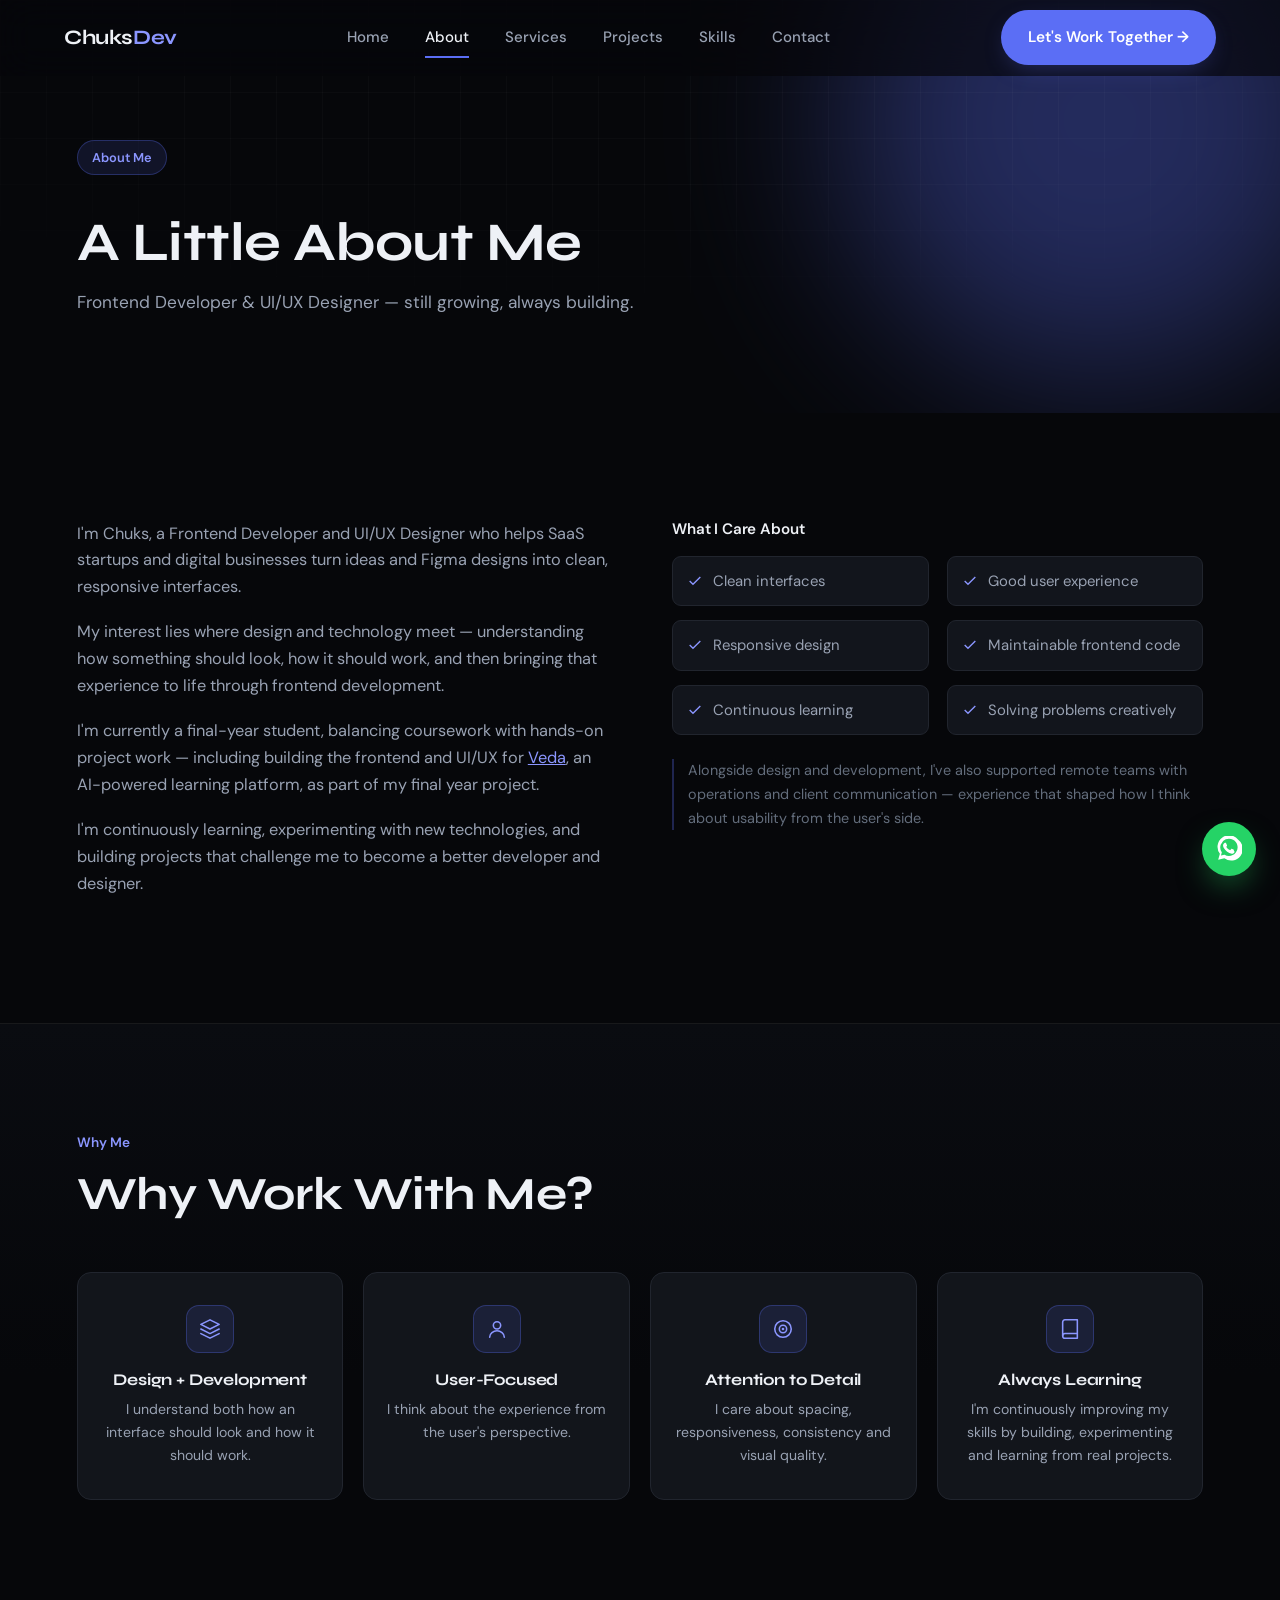
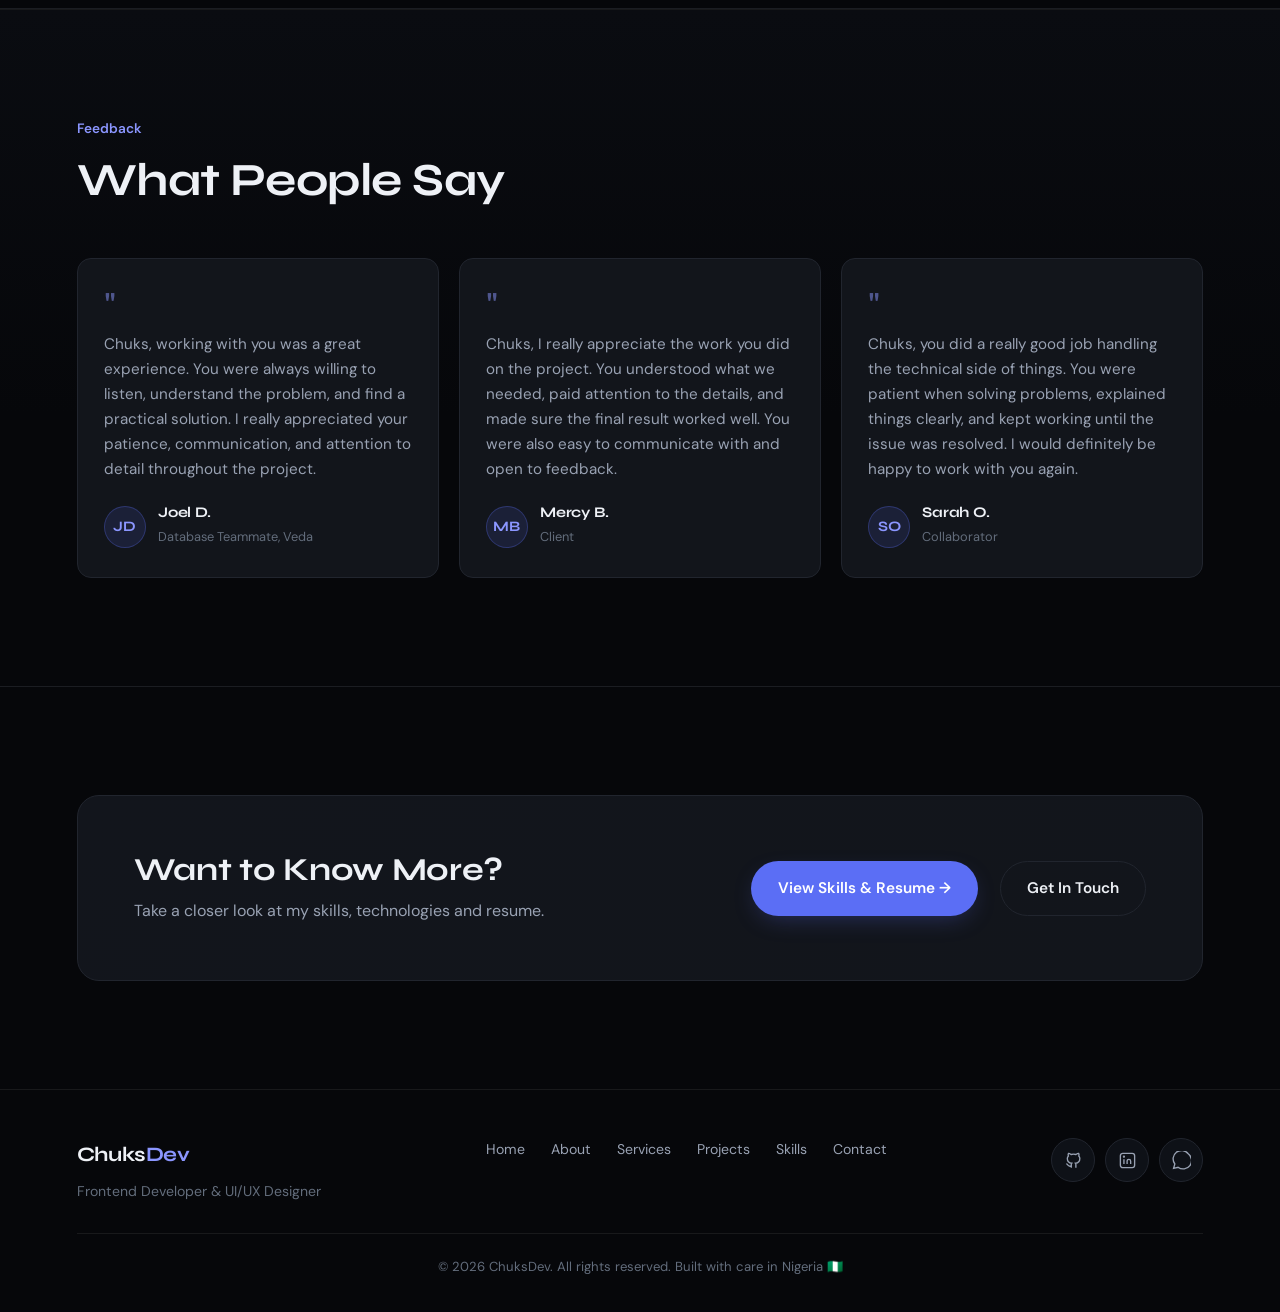
==== commit 03f910de: "Initial portfolio website" ====
--- a/about.html
+++ b/about.html
@@ -4,7 +4,7 @@
 <meta charset="UTF-8">
 <meta name="viewport" content="width=device-width, initial-scale=1.0">
 <title>About | Chuks — Frontend Developer &amp; UI/UX Designer</title>
-<meta name="description" content="A little about Chuks — a Frontend Developer and UI/UX Designer who enjoys turning ideas into digital experiences, currently a final-year student.">
+<meta name="description" content="A little about Chuks — a Frontend Developer and UI/UX Designer who helps SaaS startups and digital businesses build clean, responsive product interfaces.">
 <link rel="canonical" href="https://chukzy-design.github.io/chukss-portfolio/about.html">
 <link rel="preconnect" href="https://fonts.googleapis.com">
 <link rel="preconnect" href="https://fonts.gstatic.com" crossorigin>
@@ -58,7 +58,7 @@
   <div class="section-inner">
     <div class="about-grid">
       <div class="about-copy reveal">
-        <p>I'm Chuks, a Frontend Developer and UI/UX Designer who enjoys turning ideas into digital experiences.</p>
+        <p>I'm Chuks, a Frontend Developer and UI/UX Designer who helps SaaS startups and digital businesses turn ideas and Figma designs into clean, responsive interfaces.</p>
         <p>My interest lies where design and technology meet — understanding how something should look, how it should work, and then bringing that experience to life through frontend development.</p>
         <p>I'm currently a final-year student, balancing coursework with hands-on project work — including building the frontend and UI/UX for <a href="veda.html" style="color:var(--accent-light); text-decoration: underline;">Veda</a>, an AI-powered learning platform, as part of my final year project.</p>
         <p>I'm continuously learning, experimenting with new technologies, and building projects that challenge me to become a better developer and designer.</p>
@@ -135,7 +135,7 @@
           <div class="testimonial-avatar">JD</div>
           <div>
             <h4>Joel D.</h4>
-            <span>[Database Teammate, Veda]</span>
+            <span>Database Teammate, Veda</span>
           </div>
         </div>
       </div>
@@ -154,7 +154,7 @@
           <div class="testimonial-avatar">MB</div>
           <div>
             <h4>Mercy B.</h4>
-            <span>[Client]</span>
+            <span>Client</span>
           </div>
         </div>
       </div>
@@ -173,7 +173,7 @@
           <div class="testimonial-avatar">SO</div>
           <div>
             <h4>Sarah O.</h4>
-            <span>[Collaborator]</span>
+            <span>Collaborator</span>
           </div>
         </div>
       </div>
--- a/style.css
+++ b/style.css
@@ -1576,3 +1576,33 @@
   .support-gallery { grid-template-columns: repeat(2, 1fr); }
   .lightbox-close { top: 14px; right: 14px; }
 }
+
+/* MOBILE HERO FIX */
+@media screen and (max-width: 768px) {
+  .hero-inner {
+    display: flex !important;
+    flex-direction: column !important;
+    align-items: center !important;
+  }
+
+  .hero-text {
+    width: 100% !important;
+    text-align: center !important;
+  }
+
+  .hero-visual {
+    width: 100% !important;
+    order: 2 !important;
+    display: flex !important;
+    justify-content: center !important;
+    margin-top: 35px !important;
+  }
+
+  .hero-text {
+    order: 1 !important;
+  }
+
+  .floating-tag {
+    display: none !important;
+  }
+}
